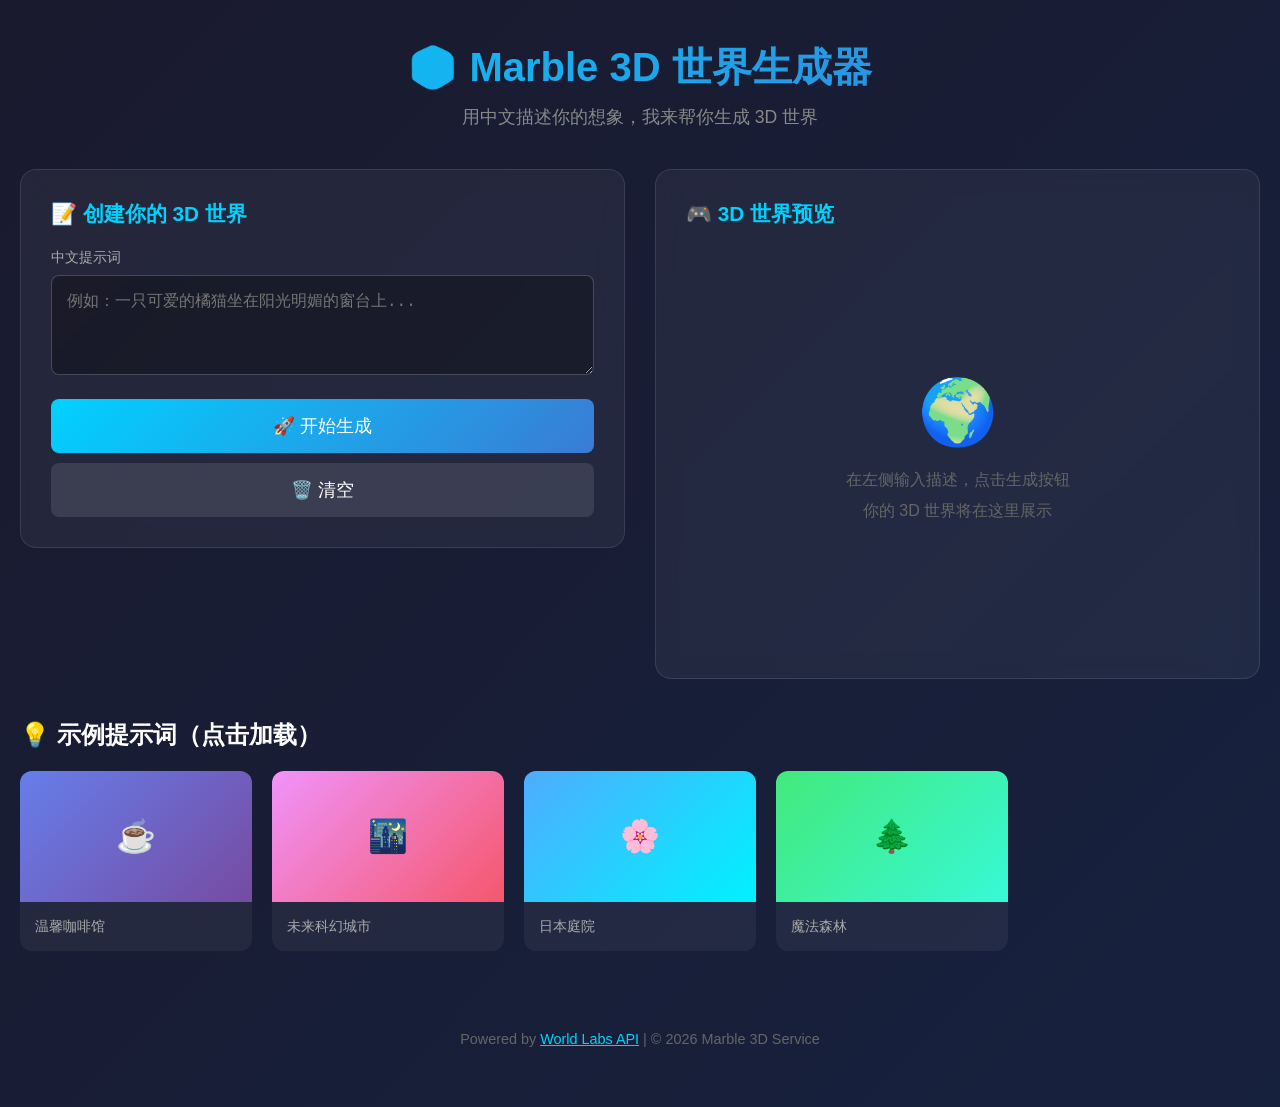
==== backend/static/index.html @ 830ba384 "Update: Marble 3D service - Chinese prompt to 3D world" ====
<!DOCTYPE html>
<html lang="zh-CN">
<head>
    <meta charset="UTF-8">
    <meta name="viewport" content="width=device-width, initial-scale=1.0">
    <title>Marble 3D - 中文提示词转3D世界</title>
    <style>
        * {
            margin: 0;
            padding: 0;
            box-sizing: border-box;
        }
        
        body {
            font-family: -apple-system, BlinkMacSystemFont, 'Segoe UI', Roboto, 'Helvetica Neue', Arial, sans-serif;
            background: linear-gradient(135deg, #1a1a2e 0%, #16213e 100%);
            min-height: 100vh;
            color: #fff;
        }
        
        .container {
            max-width: 1400px;
            margin: 0 auto;
            padding: 40px 20px;
        }
        
        header {
            text-align: center;
            margin-bottom: 40px;
        }
        
        h1 {
            font-size: 2.5rem;
            background: linear-gradient(135deg, #00d2ff 0%, #3a7bd5 100%);
            -webkit-background-clip: text;
            -webkit-text-fill-color: transparent;
            background-clip: text;
            margin-bottom: 10px;
        }
        
        .subtitle {
            color: #888;
            font-size: 1.1rem;
        }
        
        .main-layout {
            display: grid;
            grid-template-columns: 1fr 1fr;
            gap: 30px;
            align-items: start;
        }
        
        @media (max-width: 900px) {
            .main-layout {
                grid-template-columns: 1fr;
            }
        }
        
        .card {
            background: rgba(255, 255, 255, 0.05);
            border-radius: 16px;
            padding: 30px;
            backdrop-filter: blur(10px);
            border: 1px solid rgba(255, 255, 255, 0.1);
        }
        
        .card h2 {
            font-size: 1.3rem;
            margin-bottom: 20px;
            color: #00d2ff;
        }
        
        .form-group {
            margin-bottom: 20px;
        }
        
        label {
            display: block;
            margin-bottom: 8px;
            color: #aaa;
            font-size: 0.9rem;
        }
        
        textarea {
            width: 100%;
            padding: 15px;
            border: 1px solid rgba(255, 255, 255, 0.2);
            border-radius: 8px;
            background: rgba(0, 0, 0, 0.3);
            color: #fff;
            font-size: 1rem;
            resize: vertical;
            min-height: 100px;
        }
        
        textarea:focus {
            outline: none;
            border-color: #00d2ff;
        }
        
        .file-upload {
            border: 2px dashed rgba(255, 255, 255, 0.3);
            border-radius: 8px;
            padding: 30px;
            text-align: center;
            cursor: pointer;
            transition: all 0.3s;
        }
        
        .file-upload:hover {
            border-color: #00d2ff;
            background: rgba(0, 210, 255, 0.1);
        }
        
        .file-upload input {
            display: none;
        }
        
        .preview-image {
            max-width: 100%;
            max-height: 200px;
            border-radius: 8px;
            margin-top: 15px;
            display: none;
        }
        
        .btn {
            background: linear-gradient(135deg, #00d2ff 0%, #3a7bd5 100%);
            color: #fff;
            border: none;
            padding: 15px 40px;
            border-radius: 8px;
            font-size: 1.1rem;
            cursor: pointer;
            width: 100%;
            transition: transform 0.2s, box-shadow 0.2s;
        }
        
        .btn:hover {
            transform: translateY(-2px);
            box-shadow: 0 10px 30px rgba(0, 210, 255, 0.3);
        }
        
        .btn:disabled {
            opacity: 0.5;
            cursor: not-allowed;
            transform: none;
        }
        
        .btn-secondary {
            background: rgba(255, 255, 255, 0.1);
            margin-top: 10px;
        }
        
        .btn-secondary:hover {
            background: rgba(255, 255, 255, 0.2);
        }
        
        /* 结果区域 */
        .result-area {
            min-height: 400px;
        }
        
        .result-placeholder {
            display: flex;
            flex-direction: column;
            align-items: center;
            justify-content: center;
            height: 400px;
            color: #666;
        }
        
        .result-placeholder .icon {
            font-size: 4rem;
            margin-bottom: 20px;
        }
        
        /* 3D 全景预览 */
        .pano-container {
            width: 100%;
            aspect-ratio: 2/1;
            background: #000;
            border-radius: 12px;
            overflow: hidden;
            margin-bottom: 15px;
            position: relative;
        }
        
        .pano-container iframe {
            width: 100%;
            height: 100%;
            border: none;
        }
        
        .pano-container img {
            width: 100%;
            height: 100%;
            object-fit: cover;
        }
        
        /* 缩略图网格 */
        .thumbnails {
            display: grid;
            grid-template-columns: repeat(4, 1fr);
            gap: 10px;
            margin-bottom: 15px;
        }
        
        .thumbnail {
            aspect-ratio: 1;
            background: #000;
            border-radius: 8px;
            overflow: hidden;
            cursor: pointer;
            border: 2px solid transparent;
            transition: all 0.2s;
        }
        
        .thumbnail:hover {
            border-color: #00d2ff;
        }
        
        .thumbnail.active {
            border-color: #00d2ff;
        }
        
        .thumbnail img {
            width: 100%;
            height: 100%;
            object-fit: cover;
        }
        
        /* 操作按钮 */
        .result-actions {
            display: grid;
            grid-template-columns: repeat(2, 1fr);
            gap: 10px;
        }
        
        .result-actions .btn {
            padding: 12px;
            font-size: 0.95rem;
        }
        
        .result-actions .btn-primary {
            background: linear-gradient(135deg, #00ff88 0%, #00b894 100%);
        }
        
        /* 加载状态 */
        .loading-container {
            display: flex;
            flex-direction: column;
            align-items: center;
            justify-content: center;
            height: 400px;
        }
        
        .spinner {
            width: 60px;
            height: 60px;
            border: 4px solid rgba(255, 255, 255, 0.1);
            border-top-color: #00d2ff;
            border-radius: 50%;
            animation: spin 1s linear infinite;
            margin-bottom: 20px;
        }
        
        @keyframes spin {
            to { transform: rotate(360deg); }
        }
        
        .loading-text {
            color: #888;
            font-size: 1.1rem;
        }
        
        .loading-subtext {
            color: #666;
            font-size: 0.9rem;
            margin-top: 10px;
        }
        
        /* 画廊 */
        .gallery {
            margin-top: 40px;
        }
        
        .gallery h2 {
            margin-bottom: 20px;
        }
        
        .gallery-grid {
            display: grid;
            grid-template-columns: repeat(auto-fill, minmax(200px, 1fr));
            gap: 20px;
        }
        
        .gallery-item {
            background: rgba(255, 255, 255, 0.05);
            border-radius: 12px;
            overflow: hidden;
            cursor: pointer;
            transition: transform 0.2s;
        }
        
        .gallery-item:hover {
            transform: translateY(-5px);
        }
        
        .gallery-item .preview {
            aspect-ratio: 16/9;
            display: flex;
            align-items: center;
            justify-content: center;
            font-size: 2rem;
        }
        
        .gallery-item-info {
            padding: 15px;
        }
        
        .gallery-item-info p {
            font-size: 0.9rem;
            color: #aaa;
            white-space: nowrap;
            overflow: hidden;
            text-overflow: ellipsis;
        }
        
        /* Toast */
        .toast {
            position: fixed;
            bottom: 20px;
            right: 20px;
            background: rgba(0, 210, 255, 0.9);
            color: #000;
            padding: 15px 25px;
            border-radius: 8px;
            font-weight: 500;
            transform: translateY(100px);
            opacity: 0;
            transition: all 0.3s;
            z-index: 1000;
        }
        
        .toast.show {
            transform: translateY(0);
            opacity: 1;
        }
        
        .toast.error {
            background: rgba(255, 107, 107, 0.9);
        }
        
        footer {
            text-align: center;
            margin-top: 60px;
            padding: 20px;
            color: #666;
            font-size: 0.9rem;
        }
    </style>
</head>
<body>
    <div class="container">
        <header>
            <h1>🎲 Marble 3D 世界生成器</h1>
            <p class="subtitle">用中文描述你的想象，我来帮你生成 3D 世界</p>
        </header>
        
        <div class="main-layout">
            <!-- 输入区域 -->
            <div class="card">
                <h2>📝 创建你的 3D 世界</h2>
                
                <div class="form-group">
                    <label>中文提示词</label>
                    <textarea id="prompt" placeholder="例如：一只可爱的橘猫坐在阳光明媚的窗台上..."></textarea>
                </div>
                
                <button class="btn" id="generateBtn" onclick="generateWorld()">
                    🚀 开始生成
                </button>
                
                <button class="btn btn-secondary" onclick="clearForm()">
                    🗑️ 清空
                </button>
            </div>
            
            <!-- 结果区域 -->
            <div class="card">
                <h2>🎮 3D 世界预览</h2>
                <div class="result-area" id="resultArea">
                    <div class="result-placeholder">
                        <div class="icon">🌍</div>
                        <p>在左侧输入描述，点击生成按钮</p>
                        <p style="margin-top: 10px;">你的 3D 世界将在这里展示</p>
                    </div>
                </div>
            </div>
        </div>
        
        <!-- 示例画廊 -->
        <div class="gallery">
            <h2>💡 示例提示词（点击加载）</h2>
            <div class="gallery-grid">
                <div class="gallery-item" onclick="loadExample('一个温馨的咖啡馆，柔和的灯光，窗外下雨')">
                    <div class="preview" style="background: linear-gradient(135deg, #667eea 0%, #764ba2 100%);">☕</div>
                    <div class="gallery-item-info"><p>温馨咖啡馆</p></div>
                </div>
                <div class="gallery-item" onclick="loadExample('未来科幻城市，霓虹灯闪烁')">
                    <div class="preview" style="background: linear-gradient(135deg, #f093fb 0%, #f5576c 100%);">🌃</div>
                    <div class="gallery-item-info"><p>未来科幻城市</p></div>
                </div>
                <div class="gallery-item" onclick="loadExample('宁静的日本庭院，樱花盛开')">
                    <div class="preview" style="background: linear-gradient(135deg, #4facfe 0%, #00f2fe 100%);">🌸</div>
                    <div class="gallery-item-info"><p>日本庭院</p></div>
                </div>
                <div class="gallery-item" onclick="loadExample('魔法森林，小精灵在飞舞')">
                    <div class="preview" style="background: linear-gradient(135deg, #43e97b 0%, #38f9d7 100%);">🌲</div>
                    <div class="gallery-item-info"><p>魔法森林</p></div>
                </div>
            </div>
        </div>
        
        <footer>
            <p>Powered by <a href="https://worldlabs.ai" target="_blank" style="color: #00d2ff;">World Labs API</a> | © 2026 Marble 3D Service</p>
        </footer>
    </div>
    
    <div class="toast" id="toast"></div>
    
    <script>
        const API_BASE = window.location.origin + '/api';
        let currentTaskId = null;
        let currentWorldUrl = null;
        let pollInterval = null;
        let checkCount = 0;
        
        function loadExample(text) {
            document.getElementById('prompt').value = text;
            window.scrollTo({ top: 0, behavior: 'smooth' });
        }
        
        function clearForm() {
            document.getElementById('prompt').value = '';
            showPlaceholder();
        }
        
        function showPlaceholder() {
            document.getElementById('resultArea').innerHTML = `
                <div class="result-placeholder">
                    <div class="icon">🌍</div>
                    <p>在左侧输入描述，点击生成按钮</p>
                    <p style="margin-top: 10px;">你的 3D 世界将在这里展示</p>
                </div>
            `;
        }
        
        function showToast(message, isError = false) {
            const toast = document.getElementById('toast');
            toast.textContent = message;
            toast.className = 'toast' + (isError ? ' error' : '');
            toast.classList.add('show');
            setTimeout(() => toast.classList.remove('show'), 4000);
        }
        
        function showLoading() {
            document.getElementById('resultArea').innerHTML = `
                <div class="loading-container">
                    <div class="spinner"></div>
                    <div class="loading-text">正在生成你的 3D 世界...</div>
                    <div class="loading-subtext">预计需要 30 秒 ~ 5 分钟</div>
                </div>
            `;
        }
        
        function showResult(data) {
            console.log('Result data:', data);  // 调试用
            
            const area = document.getElementById('resultArea');
            currentWorldUrl = data.world_url || data.pano_url;
            
            // 获取预览图 URL（多个字段兼容）
            const previewUrl = data.preview_url || data.thumbnail_url || data.pano_url;
            
            let thumbnailHtml = '';
            if (previewUrl) {
                thumbnailHtml = `<img src="${previewUrl}" alt="Preview" style="width:100%;height:100%;object-fit:cover;" onerror="this.style.display='none'">`;
            }
            
            let actionButtons = '';
            if (data.world_url) {
                actionButtons += `<button class="btn btn-primary" onclick="window.open('${data.world_url}', '_blank')">
                    🌐 在 Marble 中打开
                </button>`;
            }
            if (data.pano_url) {
                actionButtons += `<button class="btn btn-secondary" onclick="window.open('${data.pano_url}', '_blank')">
                    🖼️ 查看全景图
                </button>`;
            }
            if (data.spz_full || data.spz_500k || data.mesh_url) {
                const downloadUrl = data.spz_full || data.spz_500k || data.mesh_url;
                actionButtons += `<button class="btn btn-secondary" onclick="window.open('${downloadUrl}', '_blank')">
                    ⬇️ 下载 3D 模型
                </button>`;
            }
            actionButtons += `<button class="btn btn-secondary" onclick="copyLink()">
                📋 复制链接
            </button>`;
            
            area.innerHTML = `
                <div class="pano-container" style="background:#000;">
                    ${thumbnailHtml || '<div style="display:flex;align-items:center;justify-content:center;height:100%;color:#666;">生成中...</div>'}
                </div>
                
                <div style="margin-top:15px;padding:10px;background:rgba(255,255,255,0.05);border-radius:8px;">
                    <p style="color:#aaa;font-size:0.9rem;margin-bottom:10px;">${data.caption || '3D 世界已生成'}</p>
                </div>
                
                <div class="result-actions" style="margin-top:15px;">
                    ${actionButtons}
                </div>
            `;
        }
        
        function showError(message) {
            document.getElementById('resultArea').innerHTML = `
                <div class="result-placeholder" style="color: #ff6b6b;">
                    <div class="icon">❌</div>
                    <p>生成失败</p>
                    <p style="margin-top: 10px; font-size: 0.9rem;">${message}</p>
                </div>
            `;
        }
        
        function copyLink() {
            if (currentWorldUrl) {
                navigator.clipboard.writeText(currentWorldUrl).then(() => {
                    showToast('链接已复制到剪贴板');
                });
            }
        }
        
        async function generateWorld() {
            const prompt = document.getElementById('prompt').value.trim();
            
            if (!prompt) {
                showToast('请输入提示词', true);
                return;
            }
            
            const btn = document.getElementById('generateBtn');
            btn.disabled = true;
            btn.textContent = '⏳ 生成中...';
            
            showLoading();
            checkCount = 0;
            
            try {
                const response = await fetch(`${API_BASE}/create`, {
                    method: 'POST',
                    headers: {'Content-Type': 'application/json'},
                    body: JSON.stringify({prompt: prompt})
                });
                
                const data = await response.json();
                
                if (data.success) {
                    if (data.status === 'completed' && data.result) {
                        showResult(data.result);
                        showToast('🎉 生成完成！');
                    } else {
                        currentTaskId = data.task_id;
                        startPolling();
                    }
                } else {
                    throw new Error(data.error || '未知错误');
                }
            } catch (error) {
                showError(error.message);
                showToast('生成失败: ' + error.message, true);
            } finally {
                btn.disabled = false;
                btn.textContent = '🚀 开始生成';
            }
        }
        
        function startPolling() {
            if (pollInterval) clearInterval(pollInterval);
            
            pollInterval = setInterval(async () => {
                checkCount++;
                
                try {
                    const response = await fetch(`${API_BASE}/task/${currentTaskId}`);
                    const data = await response.json();
                    
                    if (data.success) {
                        if (data.status === 'completed') {
                            clearInterval(pollInterval);
                            showResult(data.result);
                            showToast('🎉 生成完成！');
                        } else if (checkCount > 60) {
                            // 超时 3 分钟
                            clearInterval(pollInterval);
                            showError('生成超时，请稍后重试');
                        } else {
                            // 继续等待
                            const progress = data.progress || '生成中...';
                            document.getElementById('resultArea').innerHTML = `
                                <div class="loading-container">
                                    <div class="spinner"></div>
                                    <div class="loading-text">${progress}</div>
                                    <div class="loading-subtext">已等待 ${checkCount * 3} 秒...</div>
                                </div>
                            `;
                        }
                    } else {
                        clearInterval(pollInterval);
                        showError(data.error || '获取状态失败');
                    }
                } catch (error) {
                    console.error('Poll error:', error);
                }
            }, 3000);
        }
        
        window.addEventListener('beforeunload', () => {
            if (pollInterval) clearInterval(pollInterval);
        });
    </script>
</body>
</html>
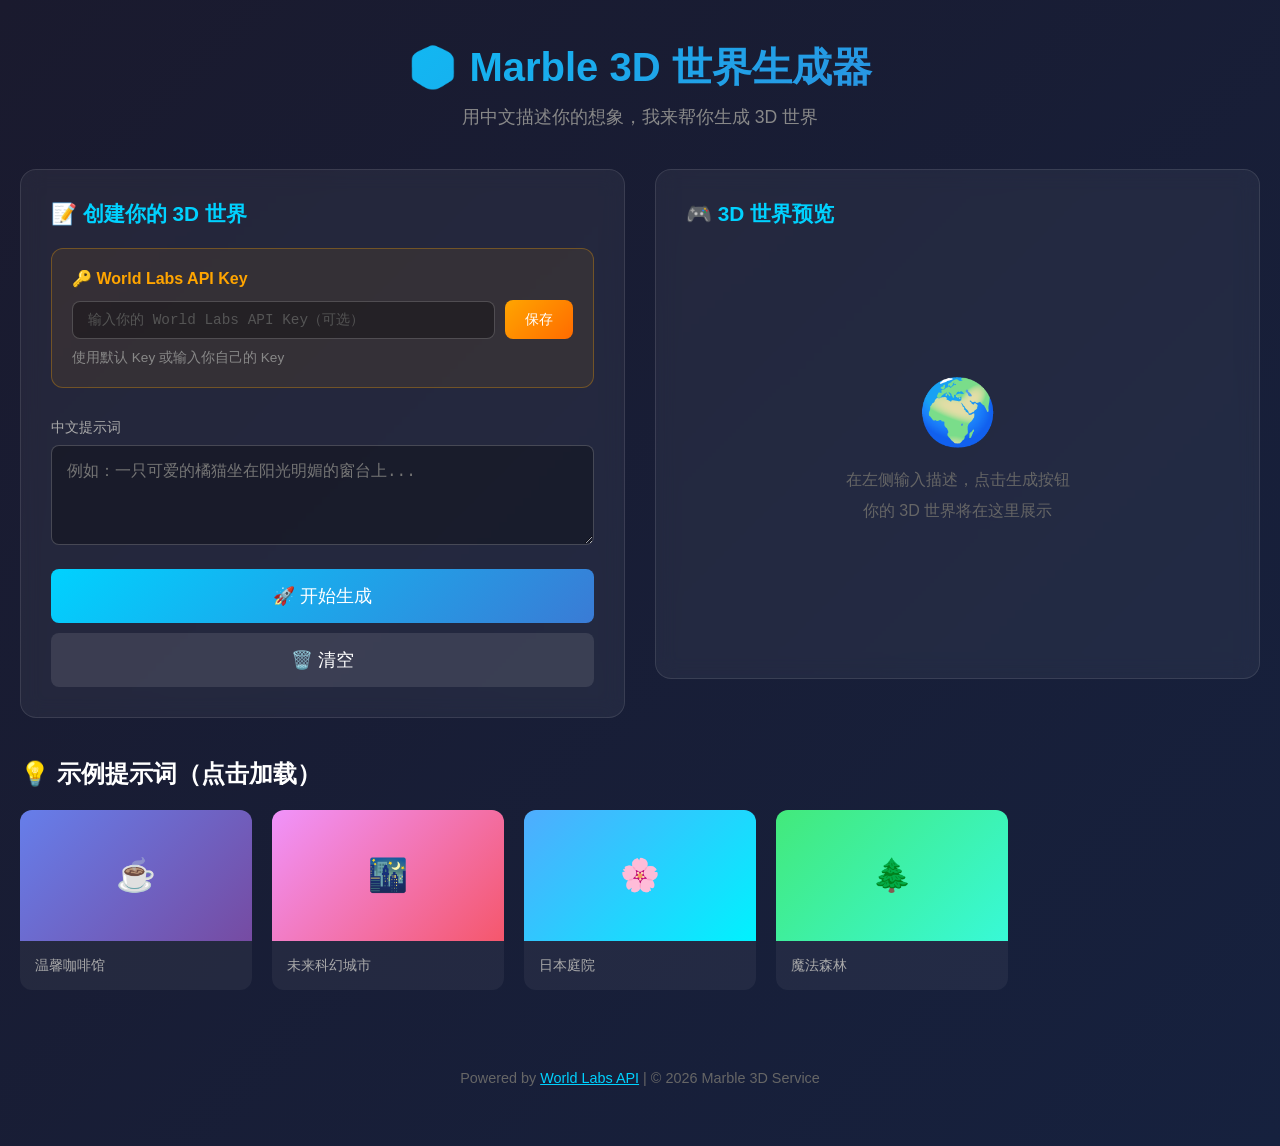
==== commit c99d8571: "v1.01: 添加用户自定义 API Key 功能" ====
--- a/backend/static/index.html
+++ b/backend/static/index.html
@@ -327,6 +327,72 @@
             text-overflow: ellipsis;
         }
         
+        /* API Key 设置面板 */
+        .api-settings {
+            background: rgba(255, 165, 0, 0.08);
+            border: 1px solid rgba(255, 165, 0, 0.3);
+            border-radius: 12px;
+            padding: 20px;
+            margin-bottom: 30px;
+        }
+        
+        .api-settings h3 {
+            color: #ffa500;
+            font-size: 1rem;
+            margin-bottom: 12px;
+        }
+        
+        .api-key-row {
+            display: flex;
+            gap: 10px;
+            align-items: center;
+        }
+        
+        .api-key-input {
+            flex: 1;
+            padding: 10px 15px;
+            border: 1px solid rgba(255, 255, 255, 0.2);
+            border-radius: 8px;
+            background: rgba(0, 0, 0, 0.3);
+            color: #fff;
+            font-size: 0.9rem;
+            font-family: monospace;
+        }
+        
+        .api-key-input:focus {
+            outline: none;
+            border-color: #ffa500;
+        }
+        
+        .api-key-input::placeholder {
+            color: #555;
+        }
+        
+        .btn-save-key {
+            background: linear-gradient(135deg, #ffa500 0%, #ff6b00 100%);
+            color: #fff;
+            border: none;
+            padding: 10px 20px;
+            border-radius: 8px;
+            font-size: 0.9rem;
+            cursor: pointer;
+            white-space: nowrap;
+            transition: transform 0.2s;
+        }
+        
+        .btn-save-key:hover {
+            transform: translateY(-1px);
+        }
+        
+        .api-status {
+            margin-top: 10px;
+            font-size: 0.85rem;
+            color: #888;
+        }
+        
+        .api-status.ok { color: #00ff88; }
+        .api-status.error { color: #ff6b6b; }
+
         /* Toast */
         .toast {
             position: fixed;
@@ -373,6 +439,16 @@
             <div class="card">
                 <h2>📝 创建你的 3D 世界</h2>
                 
+                <!-- API Key 设置 -->
+                <div class="api-settings">
+                    <h3>🔑 World Labs API Key</h3>
+                    <div class="api-key-row">
+                        <input type="password" id="apiKeyInput" class="api-key-input" placeholder="输入你的 World Labs API Key（可选）">
+                        <button class="btn-save-key" onclick="saveApiKey()">保存</button>
+                    </div>
+                    <div class="api-status" id="apiStatus">使用默认 Key 或输入你自己的 Key</div>
+                </div>
+                
                 <div class="form-group">
                     <label>中文提示词</label>
                     <textarea id="prompt" placeholder="例如：一只可爱的橘猫坐在阳光明媚的窗台上..."></textarea>
@@ -436,6 +512,37 @@
         let currentWorldUrl = null;
         let pollInterval = null;
         let checkCount = 0;
+        let userApiKey = localStorage.getItem('worldlabs_api_key') || '';
+        
+        // 页面加载时恢复 API Key
+        document.addEventListener('DOMContentLoaded', function() {
+            const savedKey = localStorage.getItem('worldlabs_api_key');
+            if (savedKey) {
+                document.getElementById('apiKeyInput').value = savedKey;
+                document.getElementById('apiStatus').textContent = '✓ 已保存你的 API Key';
+                document.getElementById('apiStatus').className = 'api-status ok';
+                userApiKey = savedKey;
+            }
+        });
+        
+        function saveApiKey() {
+            const key = document.getElementById('apiKeyInput').value.trim();
+            const statusEl = document.getElementById('apiStatus');
+            
+            if (key) {
+                localStorage.setItem('worldlabs_api_key', key);
+                userApiKey = key;
+                statusEl.textContent = '✓ 已保存你的 API Key';
+                statusEl.className = 'api-status ok';
+                showToast('API Key 已保存');
+            } else {
+                localStorage.removeItem('worldlabs_api_key');
+                userApiKey = '';
+                statusEl.textContent = '使用默认 Key 或输入你自己的 Key';
+                statusEl.className = 'api-status';
+                showToast('已清除自定义 API Key');
+            }
+        }
         
         function loadExample(text) {
             document.getElementById('prompt').value = text;
@@ -559,10 +666,15 @@
             checkCount = 0;
             
             try {
+                const requestBody = {prompt: prompt};
+                if (userApiKey) {
+                    requestBody.api_key = userApiKey;
+                }
+                
                 const response = await fetch(`${API_BASE}/create`, {
                     method: 'POST',
                     headers: {'Content-Type': 'application/json'},
-                    body: JSON.stringify({prompt: prompt})
+                    body: JSON.stringify(requestBody)
                 });
                 
                 const data = await response.json();
@@ -594,7 +706,12 @@
                 checkCount++;
                 
                 try {
-                    const response = await fetch(`${API_BASE}/task/${currentTaskId}`);
+                    let url = `${API_BASE}/task/${currentTaskId}`;
+                    if (userApiKey) {
+                        url += `?api_key=${encodeURIComponent(userApiKey)}`;
+                    }
+                    
+                    const response = await fetch(url);
                     const data = await response.json();
                     
                     if (data.success) {
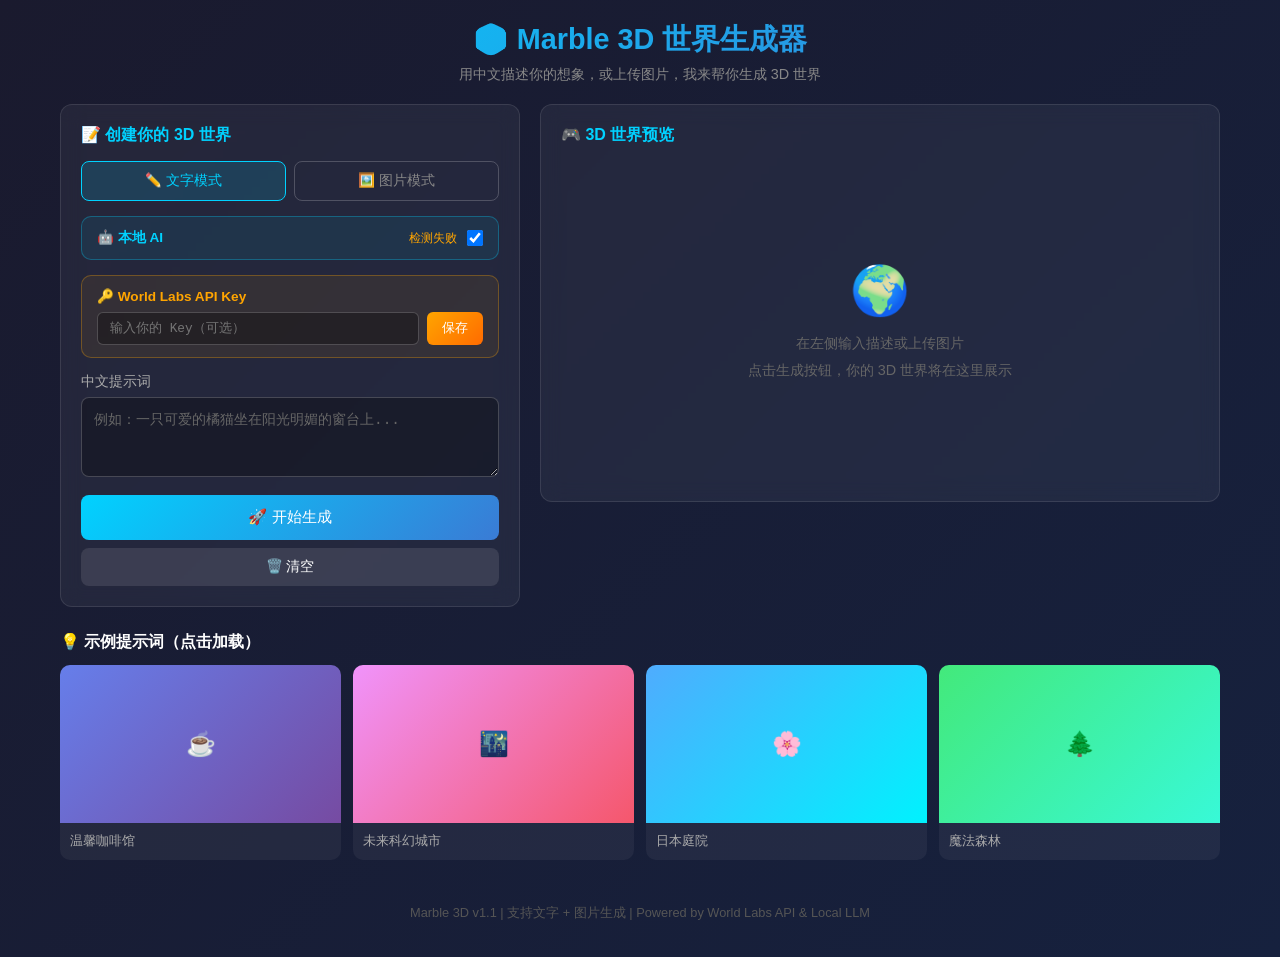
==== commit 72a210a1: "feat: 支持本地图片上传生成3D世界 - 后端: /api/create 支持 multipart/form-data 上传图片 - 后端: /api/upload-image 独立图片上传接口 " ====
--- a/backend/static/index.html
+++ b/backend/static/index.html
@@ -10,420 +10,526 @@
             padding: 0;
             box-sizing: border-box;
         }
-        
+
         body {
             font-family: -apple-system, BlinkMacSystemFont, 'Segoe UI', Roboto, 'Helvetica Neue', Arial, sans-serif;
             background: linear-gradient(135deg, #1a1a2e 0%, #16213e 100%);
             min-height: 100vh;
             color: #fff;
-        }
-        
+            font-size: 14px;
+        }
+
         .container {
-            max-width: 1400px;
+            max-width: 1200px;
             margin: 0 auto;
-            padding: 40px 20px;
-        }
-        
+            padding: 20px;
+        }
+
         header {
             text-align: center;
-            margin-bottom: 40px;
-        }
-        
+            margin-bottom: 20px;
+        }
+
         h1 {
-            font-size: 2.5rem;
+            font-size: 1.8rem;
             background: linear-gradient(135deg, #00d2ff 0%, #3a7bd5 100%);
             -webkit-background-clip: text;
             -webkit-text-fill-color: transparent;
             background-clip: text;
-            margin-bottom: 10px;
-        }
-        
+            margin-bottom: 5px;
+        }
+
         .subtitle {
             color: #888;
-            font-size: 1.1rem;
-        }
-        
+            font-size: 0.9rem;
+        }
+
+        /* 两栏布局 */
         .main-layout {
             display: grid;
-            grid-template-columns: 1fr 1fr;
-            gap: 30px;
+            grid-template-columns: 460px 1fr;
+            gap: 20px;
             align-items: start;
         }
-        
-        @media (max-width: 900px) {
+
+        @media (max-width: 1000px) {
             .main-layout {
                 grid-template-columns: 1fr;
             }
         }
-        
+
         .card {
             background: rgba(255, 255, 255, 0.05);
-            border-radius: 16px;
-            padding: 30px;
+            border-radius: 12px;
+            padding: 20px;
             backdrop-filter: blur(10px);
             border: 1px solid rgba(255, 255, 255, 0.1);
         }
-        
+
         .card h2 {
-            font-size: 1.3rem;
-            margin-bottom: 20px;
+            font-size: 1rem;
+            margin-bottom: 15px;
             color: #00d2ff;
         }
-        
+
+        /* 模式切换 */
+        .mode-tabs {
+            display: flex;
+            gap: 8px;
+            margin-bottom: 15px;
+        }
+
+        .mode-tab {
+            flex: 1;
+            padding: 10px;
+            border: 1px solid rgba(255, 255, 255, 0.2);
+            border-radius: 8px;
+            background: transparent;
+            color: #888;
+            font-size: 0.85rem;
+            cursor: pointer;
+            transition: all 0.2s;
+            display: flex;
+            align-items: center;
+            justify-content: center;
+            gap: 6px;
+        }
+
+        .mode-tab:hover {
+            border-color: #00d2ff;
+            color: #00d2ff;
+        }
+
+        .mode-tab.active {
+            background: rgba(0, 210, 255, 0.15);
+            border-color: #00d2ff;
+            color: #00d2ff;
+        }
+
+        /* LLM 状态面板 */
+        .llm-settings {
+            background: rgba(0, 210, 255, 0.08);
+            border: 1px solid rgba(0, 210, 255, 0.3);
+            border-radius: 10px;
+            padding: 12px 15px;
+            margin-bottom: 15px;
+            display: flex;
+            justify-content: space-between;
+            align-items: center;
+        }
+
+        .llm-settings h3 {
+            color: #00d2ff;
+            font-size: 0.85rem;
+            margin: 0;
+        }
+
+        .llm-status-row {
+            display: flex;
+            align-items: center;
+            gap: 10px;
+        }
+
+        .api-status {
+            font-size: 0.75rem;
+            color: #888;
+        }
+
+        .api-status.ok { color: #00ff88; }
+        .api-status.error { color: #ffa500; }
+
+        /* API Key 面板 */
+        .api-settings {
+            background: rgba(255, 165, 0, 0.08);
+            border: 1px solid rgba(255, 165, 0, 0.3);
+            border-radius: 10px;
+            padding: 12px 15px;
+            margin-bottom: 15px;
+        }
+
+        .api-settings h3 {
+            color: #ffa500;
+            font-size: 0.85rem;
+            margin-bottom: 8px;
+        }
+
+        .api-key-row {
+            display: flex;
+            gap: 8px;
+            align-items: center;
+        }
+
+        .api-key-input {
+            flex: 1;
+            padding: 8px 12px;
+            border: 1px solid rgba(255, 255, 255, 0.2);
+            border-radius: 6px;
+            background: rgba(0, 0, 0, 0.3);
+            color: #fff;
+            font-size: 0.8rem;
+            font-family: monospace;
+        }
+
+        .api-key-input:focus {
+            outline: none;
+            border-color: #ffa500;
+        }
+
+        .btn-save-key {
+            background: linear-gradient(135deg, #ffa500 0%, #ff6b00 100%);
+            color: #fff;
+            border: none;
+            padding: 8px 15px;
+            border-radius: 6px;
+            font-size: 0.8rem;
+            cursor: pointer;
+            white-space: nowrap;
+        }
+
         .form-group {
-            margin-bottom: 20px;
-        }
-        
+            margin-bottom: 15px;
+        }
+
         label {
             display: block;
-            margin-bottom: 8px;
+            margin-bottom: 6px;
             color: #aaa;
-            font-size: 0.9rem;
-        }
-        
+            font-size: 0.85rem;
+        }
+
         textarea {
             width: 100%;
-            padding: 15px;
+            padding: 12px;
             border: 1px solid rgba(255, 255, 255, 0.2);
             border-radius: 8px;
             background: rgba(0, 0, 0, 0.3);
             color: #fff;
-            font-size: 1rem;
+            font-size: 0.9rem;
             resize: vertical;
-            min-height: 100px;
-        }
-        
+            min-height: 80px;
+        }
+
         textarea:focus {
             outline: none;
             border-color: #00d2ff;
         }
-        
-        .file-upload {
-            border: 2px dashed rgba(255, 255, 255, 0.3);
-            border-radius: 8px;
-            padding: 30px;
+
+        textarea::placeholder {
+            color: #666;
+        }
+
+        /* 图片上传区域 */
+        .image-upload-area {
+            border: 2px dashed rgba(255, 255, 255, 0.2);
+            border-radius: 10px;
+            padding: 20px;
             text-align: center;
             cursor: pointer;
             transition: all 0.3s;
-        }
-        
-        .file-upload:hover {
+            position: relative;
+            margin-bottom: 12px;
+        }
+
+        .image-upload-area:hover,
+        .image-upload-area.drag-over {
             border-color: #00d2ff;
+            background: rgba(0, 210, 255, 0.05);
+        }
+
+        .image-upload-area input[type="file"] {
+            position: absolute;
+            inset: 0;
+            opacity: 0;
+            cursor: pointer;
+            width: 100%;
+            height: 100%;
+        }
+
+        .upload-icon {
+            font-size: 2rem;
+            margin-bottom: 8px;
+        }
+
+        .upload-hint {
+            color: #666;
+            font-size: 0.8rem;
+        }
+
+        .upload-hint span {
+            color: #00d2ff;
+        }
+
+        /* 图片预览 */
+        #imagePreviewBox {
+            display: none;
+            position: relative;
+            margin-bottom: 12px;
+        }
+
+        #imagePreviewBox img {
+            width: 100%;
+            max-height: 200px;
+            object-fit: contain;
+            border-radius: 8px;
+            background: #000;
+        }
+
+        .remove-image-btn {
+            position: absolute;
+            top: 8px;
+            right: 8px;
+            background: rgba(255, 0, 0, 0.8);
+            color: #fff;
+            border: none;
+            border-radius: 50%;
+            width: 28px;
+            height: 28px;
+            cursor: pointer;
+            font-size: 1rem;
+            line-height: 28px;
+        }
+
+        /* 优化后提示词 */
+        #enhancedPromptBox {
+            margin-bottom: 15px;
+            padding: 10px 12px;
             background: rgba(0, 210, 255, 0.1);
-        }
-        
-        .file-upload input {
-            display: none;
-        }
-        
-        .preview-image {
-            max-width: 100%;
-            max-height: 200px;
             border-radius: 8px;
-            margin-top: 15px;
-            display: none;
-        }
-        
+            border: 1px solid rgba(0, 210, 255, 0.2);
+        }
+
+        #enhancedPromptBox > div:first-child {
+            font-size: 0.75rem;
+            color: #00d2ff;
+            margin-bottom: 4px;
+        }
+
+        #enhancedPromptText {
+            font-size: 0.8rem;
+            color: #ccc;
+            line-height: 1.4;
+        }
+
         .btn {
             background: linear-gradient(135deg, #00d2ff 0%, #3a7bd5 100%);
             color: #fff;
             border: none;
-            padding: 15px 40px;
+            padding: 12px 30px;
             border-radius: 8px;
-            font-size: 1.1rem;
+            font-size: 0.95rem;
             cursor: pointer;
             width: 100%;
             transition: transform 0.2s, box-shadow 0.2s;
         }
-        
+
         .btn:hover {
-            transform: translateY(-2px);
-            box-shadow: 0 10px 30px rgba(0, 210, 255, 0.3);
-        }
-        
+            transform: translateY(-1px);
+            box-shadow: 0 8px 20px rgba(0, 210, 255, 0.3);
+        }
+
         .btn:disabled {
             opacity: 0.5;
             cursor: not-allowed;
             transform: none;
         }
-        
+
         .btn-secondary {
             background: rgba(255, 255, 255, 0.1);
-            margin-top: 10px;
-        }
-        
-        .btn-secondary:hover {
-            background: rgba(255, 255, 255, 0.2);
-        }
-        
+            margin-top: 8px;
+            padding: 10px 20px;
+            font-size: 0.85rem;
+        }
+
         /* 结果区域 */
         .result-area {
-            min-height: 400px;
-        }
-        
+            min-height: 320px;
+        }
+
         .result-placeholder {
             display: flex;
             flex-direction: column;
             align-items: center;
             justify-content: center;
-            height: 400px;
+            height: 320px;
             color: #666;
         }
-        
+
         .result-placeholder .icon {
-            font-size: 4rem;
-            margin-bottom: 20px;
-        }
-        
+            font-size: 3rem;
+            margin-bottom: 15px;
+        }
+
+        .result-placeholder p {
+            font-size: 0.9rem;
+        }
+
         /* 3D 全景预览 */
         .pano-container {
             width: 100%;
             aspect-ratio: 2/1;
             background: #000;
-            border-radius: 12px;
+            border-radius: 10px;
             overflow: hidden;
-            margin-bottom: 15px;
-            position: relative;
-        }
-        
-        .pano-container iframe {
+            margin-bottom: 12px;
+            display: flex;
+            align-items: center;
+            justify-content: center;
+        }
+
+        .pano-container iframe,
+        .pano-container img {
             width: 100%;
             height: 100%;
             border: none;
-        }
-        
-        .pano-container img {
-            width: 100%;
-            height: 100%;
             object-fit: cover;
         }
-        
-        /* 缩略图网格 */
-        .thumbnails {
-            display: grid;
-            grid-template-columns: repeat(4, 1fr);
-            gap: 10px;
-            margin-bottom: 15px;
-        }
-        
-        .thumbnail {
-            aspect-ratio: 1;
-            background: #000;
-            border-radius: 8px;
-            overflow: hidden;
-            cursor: pointer;
-            border: 2px solid transparent;
-            transition: all 0.2s;
-        }
-        
-        .thumbnail:hover {
-            border-color: #00d2ff;
-        }
-        
-        .thumbnail.active {
-            border-color: #00d2ff;
-        }
-        
-        .thumbnail img {
-            width: 100%;
-            height: 100%;
-            object-fit: cover;
-        }
-        
+
         /* 操作按钮 */
         .result-actions {
             display: grid;
             grid-template-columns: repeat(2, 1fr);
-            gap: 10px;
-        }
-        
+            gap: 8px;
+        }
+
         .result-actions .btn {
-            padding: 12px;
-            font-size: 0.95rem;
-        }
-        
+            padding: 10px;
+            font-size: 0.85rem;
+        }
+
         .result-actions .btn-primary {
             background: linear-gradient(135deg, #00ff88 0%, #00b894 100%);
         }
-        
+
         /* 加载状态 */
         .loading-container {
             display: flex;
             flex-direction: column;
             align-items: center;
             justify-content: center;
-            height: 400px;
-        }
-        
+            height: 320px;
+        }
+
         .spinner {
-            width: 60px;
-            height: 60px;
-            border: 4px solid rgba(255, 255, 255, 0.1);
+            width: 50px;
+            height: 50px;
+            border: 3px solid rgba(255, 255, 255, 0.1);
             border-top-color: #00d2ff;
             border-radius: 50%;
             animation: spin 1s linear infinite;
-            margin-bottom: 20px;
-        }
-        
+            margin-bottom: 15px;
+        }
+
         @keyframes spin {
             to { transform: rotate(360deg); }
         }
-        
+
         .loading-text {
             color: #888;
-            font-size: 1.1rem;
-        }
-        
+            font-size: 1rem;
+        }
+
         .loading-subtext {
             color: #666;
-            font-size: 0.9rem;
-            margin-top: 10px;
-        }
-        
-        /* 画廊 */
+            font-size: 0.8rem;
+            margin-top: 8px;
+        }
+
+        /* 示例画廊 */
         .gallery {
-            margin-top: 40px;
-        }
-        
+            margin-top: 25px;
+        }
+
         .gallery h2 {
-            margin-bottom: 20px;
-        }
-        
+            font-size: 1rem;
+            margin-bottom: 12px;
+        }
+
         .gallery-grid {
             display: grid;
-            grid-template-columns: repeat(auto-fill, minmax(200px, 1fr));
-            gap: 20px;
-        }
-        
+            grid-template-columns: repeat(4, 1fr);
+            gap: 12px;
+        }
+
+        @media (max-width: 1000px) {
+            .gallery-grid {
+                grid-template-columns: repeat(2, 1fr);
+            }
+        }
+
         .gallery-item {
             background: rgba(255, 255, 255, 0.05);
-            border-radius: 12px;
+            border-radius: 10px;
             overflow: hidden;
             cursor: pointer;
             transition: transform 0.2s;
         }
-        
+
         .gallery-item:hover {
-            transform: translateY(-5px);
-        }
-        
+            transform: translateY(-3px);
+        }
+
         .gallery-item .preview {
             aspect-ratio: 16/9;
             display: flex;
             align-items: center;
             justify-content: center;
-            font-size: 2rem;
-        }
-        
+            font-size: 1.5rem;
+        }
+
         .gallery-item-info {
-            padding: 15px;
-        }
-        
+            padding: 10px;
+        }
+
         .gallery-item-info p {
-            font-size: 0.9rem;
+            font-size: 0.8rem;
             color: #aaa;
             white-space: nowrap;
             overflow: hidden;
             text-overflow: ellipsis;
         }
-        
-        /* API Key 设置面板 */
-        .api-settings {
-            background: rgba(255, 165, 0, 0.08);
-            border: 1px solid rgba(255, 165, 0, 0.3);
-            border-radius: 12px;
-            padding: 20px;
-            margin-bottom: 30px;
-        }
-        
-        .api-settings h3 {
-            color: #ffa500;
-            font-size: 1rem;
-            margin-bottom: 12px;
-        }
-        
-        .api-key-row {
-            display: flex;
-            gap: 10px;
-            align-items: center;
-        }
-        
-        .api-key-input {
-            flex: 1;
-            padding: 10px 15px;
-            border: 1px solid rgba(255, 255, 255, 0.2);
-            border-radius: 8px;
-            background: rgba(0, 0, 0, 0.3);
-            color: #fff;
-            font-size: 0.9rem;
-            font-family: monospace;
-        }
-        
-        .api-key-input:focus {
-            outline: none;
-            border-color: #ffa500;
-        }
-        
-        .api-key-input::placeholder {
-            color: #555;
-        }
-        
-        .btn-save-key {
-            background: linear-gradient(135deg, #ffa500 0%, #ff6b00 100%);
-            color: #fff;
-            border: none;
-            padding: 10px 20px;
-            border-radius: 8px;
-            font-size: 0.9rem;
-            cursor: pointer;
-            white-space: nowrap;
-            transition: transform 0.2s;
-        }
-        
-        .btn-save-key:hover {
-            transform: translateY(-1px);
-        }
-        
-        .api-status {
-            margin-top: 10px;
-            font-size: 0.85rem;
-            color: #888;
-        }
-        
-        .api-status.ok { color: #00ff88; }
-        .api-status.error { color: #ff6b6b; }
 
         /* Toast */
         .toast {
             position: fixed;
             bottom: 20px;
             right: 20px;
-            background: rgba(0, 210, 255, 0.9);
+            background: rgba(0, 210, 255, 0.95);
             color: #000;
-            padding: 15px 25px;
+            padding: 12px 20px;
             border-radius: 8px;
             font-weight: 500;
+            font-size: 0.9rem;
             transform: translateY(100px);
             opacity: 0;
             transition: all 0.3s;
             z-index: 1000;
         }
-        
+
         .toast.show {
             transform: translateY(0);
             opacity: 1;
         }
-        
+
         .toast.error {
-            background: rgba(255, 107, 107, 0.9);
-        }
-        
+            background: rgba(255, 107, 107, 0.95);
+            color: #fff;
+        }
+
         footer {
             text-align: center;
-            margin-top: 60px;
-            padding: 20px;
-            color: #666;
-            font-size: 0.9rem;
+            margin-top: 30px;
+            padding: 15px;
+            color: #555;
+            font-size: 0.8rem;
+        }
+
+        /* 模式内容区 */
+        .mode-content {
+            display: none;
+        }
+
+        .mode-content.active {
+            display: block;
         }
     </style>
 </head>
@@ -431,51 +537,101 @@
     <div class="container">
         <header>
             <h1>🎲 Marble 3D 世界生成器</h1>
-            <p class="subtitle">用中文描述你的想象，我来帮你生成 3D 世界</p>
+            <p class="subtitle">用中文描述你的想象，或上传图片，我来帮你生成 3D 世界</p>
         </header>
-        
+
         <div class="main-layout">
             <!-- 输入区域 -->
             <div class="card">
                 <h2>📝 创建你的 3D 世界</h2>
-                
+
+                <!-- 模式切换 -->
+                <div class="mode-tabs">
+                    <button class="mode-tab active" id="tabText" onclick="switchMode('text')">
+                        ✏️ 文字模式
+                    </button>
+                    <button class="mode-tab" id="tabImage" onclick="switchMode('image')">
+                        🖼️ 图片模式
+                    </button>
+                </div>
+
+                <!-- LLM 状态 -->
+                <div class="llm-settings">
+                    <h3>🤖 本地 AI</h3>
+                    <div class="llm-status-row">
+                        <span class="api-status" id="llmStatus">检测中...</span>
+                        <input type="checkbox" id="useLlmToggle" checked onchange="toggleLlm()" style="width: 16px; height: 16px; cursor: pointer;">
+                    </div>
+                </div>
+
                 <!-- API Key 设置 -->
                 <div class="api-settings">
                     <h3>🔑 World Labs API Key</h3>
                     <div class="api-key-row">
-                        <input type="password" id="apiKeyInput" class="api-key-input" placeholder="输入你的 World Labs API Key（可选）">
+                        <input type="password" id="apiKeyInput" class="api-key-input" placeholder="输入你的 Key（可选）">
                         <button class="btn-save-key" onclick="saveApiKey()">保存</button>
                     </div>
-                    <div class="api-status" id="apiStatus">使用默认 Key 或输入你自己的 Key</div>
-                </div>
-                
-                <div class="form-group">
-                    <label>中文提示词</label>
-                    <textarea id="prompt" placeholder="例如：一只可爱的橘猫坐在阳光明媚的窗台上..."></textarea>
-                </div>
-                
+                </div>
+
+                <!-- ===== 文字模式 ===== -->
+                <div class="mode-content active" id="modeText">
+                    <div class="form-group">
+                        <label>中文提示词</label>
+                        <textarea id="prompt" placeholder="例如：一只可爱的橘猫坐在阳光明媚的窗台上..."></textarea>
+                    </div>
+
+                    <!-- 优化后的提示词显示 -->
+                    <div id="enhancedPromptBox" style="display:none;">
+                        <div>🤖 AI 优化后的提示词</div>
+                        <div id="enhancedPromptText"></div>
+                    </div>
+                </div>
+
+                <!-- ===== 图片模式 ===== -->
+                <div class="mode-content" id="modeImage">
+                    <div class="image-upload-area" id="uploadArea">
+                        <input type="file" id="imageInput" accept="image/*">
+                        <div class="upload-icon">📷</div>
+                        <div class="upload-hint">
+                            点击或拖拽上传图片<br>
+                            <span>支持 JPG / PNG / WEBP，最大 10MB</span>
+                        </div>
+                    </div>
+
+                    <!-- 图片预览 -->
+                    <div id="imagePreviewBox">
+                        <img id="previewImg" alt="预览">
+                        <button class="remove-image-btn" onclick="removeImage()">×</button>
+                    </div>
+
+                    <div class="form-group">
+                        <label>补充描述（可选）</label>
+                        <textarea id="imagePrompt" placeholder="描述你想要的世界，如：添加下雨效果，更温暖的色调..."></textarea>
+                    </div>
+                </div>
+
                 <button class="btn" id="generateBtn" onclick="generateWorld()">
                     🚀 开始生成
                 </button>
-                
+
                 <button class="btn btn-secondary" onclick="clearForm()">
                     🗑️ 清空
                 </button>
             </div>
-            
+
             <!-- 结果区域 -->
             <div class="card">
                 <h2>🎮 3D 世界预览</h2>
                 <div class="result-area" id="resultArea">
                     <div class="result-placeholder">
                         <div class="icon">🌍</div>
-                        <p>在左侧输入描述，点击生成按钮</p>
-                        <p style="margin-top: 10px;">你的 3D 世界将在这里展示</p>
+                        <p>在左侧输入描述或上传图片</p>
+                        <p style="margin-top: 8px;">点击生成按钮，你的 3D 世界将在这里展示</p>
                     </div>
                 </div>
             </div>
         </div>
-        
+
         <!-- 示例画廊 -->
         <div class="gallery">
             <h2>💡 示例提示词（点击加载）</h2>
@@ -498,80 +654,179 @@
                 </div>
             </div>
         </div>
-        
+
         <footer>
-            <p>Powered by <a href="https://worldlabs.ai" target="_blank" style="color: #00d2ff;">World Labs API</a> | © 2026 Marble 3D Service</p>
+            <p>Marble 3D v1.1 | 支持文字 + 图片生成 | Powered by World Labs API & Local LLM</p>
         </footer>
     </div>
-    
+
     <div class="toast" id="toast"></div>
-    
+
     <script>
         const API_BASE = window.location.origin + '/api';
         let currentTaskId = null;
         let currentWorldUrl = null;
         let pollInterval = null;
         let checkCount = 0;
-        let userApiKey = localStorage.getItem('worldlabs_api_key') || '';
-        
-        // 页面加载时恢复 API Key
-        document.addEventListener('DOMContentLoaded', function() {
+        let userApiKey = '';
+        let llmAvailable = false;
+        let currentMode = 'text';
+        let uploadedImageFile = null;
+
+        // ===== 模式切换 =====
+        function switchMode(mode) {
+            currentMode = mode;
+            document.getElementById('tabText').classList.toggle('active', mode === 'text');
+            document.getElementById('tabImage').classList.toggle('active', mode === 'image');
+            document.getElementById('modeText').classList.toggle('active', mode === 'text');
+            document.getElementById('modeImage').classList.toggle('active', mode === 'image');
+        }
+
+        // ===== 页面加载时初始化 =====
+        document.addEventListener('DOMContentLoaded', async function () {
             const savedKey = localStorage.getItem('worldlabs_api_key');
             if (savedKey) {
                 document.getElementById('apiKeyInput').value = savedKey;
-                document.getElementById('apiStatus').textContent = '✓ 已保存你的 API Key';
-                document.getElementById('apiStatus').className = 'api-status ok';
                 userApiKey = savedKey;
             }
+            await checkLlmStatus();
+            initImageUpload();
         });
-        
+
+        // ===== 检测本地 LLM =====
+        async function checkLlmStatus() {
+            const statusEl = document.getElementById('llmStatus');
+            try {
+                const response = await fetch(`${API_BASE}/llm-status`);
+                const data = await response.json();
+                if (data.available) {
+                    llmAvailable = true;
+                    statusEl.textContent = `✓ ${data.type.toUpperCase()}`;
+                    statusEl.className = 'api-status ok';
+                } else {
+                    llmAvailable = false;
+                    statusEl.textContent = '未连接';
+                    statusEl.className = 'api-status error';
+                }
+            } catch (e) {
+                llmAvailable = false;
+                statusEl.textContent = '检测失败';
+                statusEl.className = 'api-status error';
+            }
+        }
+
+        function toggleLlm() {}
+
         function saveApiKey() {
             const key = document.getElementById('apiKeyInput').value.trim();
-            const statusEl = document.getElementById('apiStatus');
-            
             if (key) {
                 localStorage.setItem('worldlabs_api_key', key);
                 userApiKey = key;
-                statusEl.textContent = '✓ 已保存你的 API Key';
-                statusEl.className = 'api-status ok';
                 showToast('API Key 已保存');
             } else {
                 localStorage.removeItem('worldlabs_api_key');
                 userApiKey = '';
-                statusEl.textContent = '使用默认 Key 或输入你自己的 Key';
-                statusEl.className = 'api-status';
-                showToast('已清除自定义 API Key');
-            }
-        }
-        
+                showToast('已清除 API Key');
+            }
+        }
+
+        // ===== 图片上传 =====
+        function initImageUpload() {
+            const uploadArea = document.getElementById('uploadArea');
+            const fileInput = document.getElementById('imageInput');
+
+            // 点击上传
+            fileInput.addEventListener('change', function (e) {
+                if (e.target.files && e.target.files[0]) {
+                    handleImageFile(e.target.files[0]);
+                }
+            });
+
+            // 拖拽上传
+            uploadArea.addEventListener('dragover', function (e) {
+                e.preventDefault();
+                uploadArea.classList.add('drag-over');
+            });
+
+            uploadArea.addEventListener('dragleave', function (e) {
+                e.preventDefault();
+                uploadArea.classList.remove('drag-over');
+            });
+
+            uploadArea.addEventListener('drop', function (e) {
+                e.preventDefault();
+                uploadArea.classList.remove('drag-over');
+                const file = e.dataTransfer.files[0];
+                if (file && file.type.startsWith('image/')) {
+                    handleImageFile(file);
+                }
+            });
+        }
+
+        function handleImageFile(file) {
+            if (file.size > 10 * 1024 * 1024) {
+                showToast('图片不能超过 10MB', true);
+                return;
+            }
+            const ext = file.name.split('.').pop().toLowerCase();
+            if (!['jpg', 'jpeg', 'png', 'webp'].includes(ext)) {
+                showToast('只支持 JPG / PNG / WEBP 格式', true);
+                return;
+            }
+            uploadedImageFile = file;
+            const reader = new FileReader();
+            reader.onload = function (e) {
+                document.getElementById('previewImg').src = e.target.result;
+                document.getElementById('imagePreviewBox').style.display = 'block';
+                document.getElementById('uploadArea').style.display = 'none';
+            };
+            reader.readAsDataURL(file);
+        }
+
+        function removeImage() {
+            uploadedImageFile = null;
+            document.getElementById('imageInput').value = '';
+            document.getElementById('imagePreviewBox').style.display = 'none';
+            document.getElementById('uploadArea').style.display = 'block';
+        }
+
+        // ===== 示例加载 =====
         function loadExample(text) {
+            switchMode('text');
             document.getElementById('prompt').value = text;
             window.scrollTo({ top: 0, behavior: 'smooth' });
         }
-        
+
         function clearForm() {
-            document.getElementById('prompt').value = '';
+            if (currentMode === 'text') {
+                document.getElementById('prompt').value = '';
+                document.getElementById('enhancedPromptBox').style.display = 'none';
+            } else {
+                removeImage();
+                document.getElementById('imagePrompt').value = '';
+            }
             showPlaceholder();
         }
-        
+
         function showPlaceholder() {
             document.getElementById('resultArea').innerHTML = `
                 <div class="result-placeholder">
                     <div class="icon">🌍</div>
-                    <p>在左侧输入描述，点击生成按钮</p>
-                    <p style="margin-top: 10px;">你的 3D 世界将在这里展示</p>
+                    <p>在左侧输入描述或上传图片</p>
+                    <p style="margin-top: 8px;">点击生成按钮，你的 3D 世界将在这里展示</p>
                 </div>
             `;
         }
-        
+
+        // ===== Toast =====
         function showToast(message, isError = false) {
             const toast = document.getElementById('toast');
             toast.textContent = message;
             toast.className = 'toast' + (isError ? ' error' : '');
             toast.classList.add('show');
-            setTimeout(() => toast.classList.remove('show'), 4000);
-        }
-        
+            setTimeout(() => toast.classList.remove('show'), 3000);
+        }
+
         function showLoading() {
             document.getElementById('resultArea').innerHTML = `
                 <div class="loading-container">
@@ -581,104 +836,107 @@
                 </div>
             `;
         }
-        
+
         function showResult(data) {
-            console.log('Result data:', data);  // 调试用
-            
             const area = document.getElementById('resultArea');
             currentWorldUrl = data.world_url || data.pano_url;
-            
-            // 获取预览图 URL（多个字段兼容）
             const previewUrl = data.preview_url || data.thumbnail_url || data.pano_url;
-            
+
             let thumbnailHtml = '';
             if (previewUrl) {
-                thumbnailHtml = `<img src="${previewUrl}" alt="Preview" style="width:100%;height:100%;object-fit:cover;" onerror="this.style.display='none'">`;
-            }
-            
+                thumbnailHtml = `<img src="${previewUrl}" alt="Preview" style="width:100%;height:100%;object-fit:cover;" onerror="this.parentElement.innerHTML='<div style=color:#666;>预览加载失败</div>'">`;
+            }
+
             let actionButtons = '';
             if (data.world_url) {
-                actionButtons += `<button class="btn btn-primary" onclick="window.open('${data.world_url}', '_blank')">
-                    🌐 在 Marble 中打开
-                </button>`;
+                actionButtons += `<button class="btn btn-primary" onclick="window.open('${data.world_url}', '_blank')">🌐 打开 3D 世界</button>`;
             }
             if (data.pano_url) {
-                actionButtons += `<button class="btn btn-secondary" onclick="window.open('${data.pano_url}', '_blank')">
-                    🖼️ 查看全景图
-                </button>`;
-            }
-            if (data.spz_full || data.spz_500k || data.mesh_url) {
-                const downloadUrl = data.spz_full || data.spz_500k || data.mesh_url;
-                actionButtons += `<button class="btn btn-secondary" onclick="window.open('${downloadUrl}', '_blank')">
-                    ⬇️ 下载 3D 模型
-                </button>`;
-            }
-            actionButtons += `<button class="btn btn-secondary" onclick="copyLink()">
-                📋 复制链接
-            </button>`;
-            
+                actionButtons += `<button class="btn btn-secondary" onclick="window.open('${data.pano_url}', '_blank')">🖼️ 全景图</button>`;
+            }
+            actionButtons += `<button class="btn btn-secondary" onclick="copyLink()">📋 复制链接</button>`;
+
             area.innerHTML = `
                 <div class="pano-container" style="background:#000;">
-                    ${thumbnailHtml || '<div style="display:flex;align-items:center;justify-content:center;height:100%;color:#666;">生成中...</div>'}
-                </div>
-                
-                <div style="margin-top:15px;padding:10px;background:rgba(255,255,255,0.05);border-radius:8px;">
-                    <p style="color:#aaa;font-size:0.9rem;margin-bottom:10px;">${data.caption || '3D 世界已生成'}</p>
-                </div>
-                
-                <div class="result-actions" style="margin-top:15px;">
+                    ${thumbnailHtml || '<div style="color:#666;">生成中...</div>'}
+                </div>
+                <div style="margin-top:10px;padding:8px;background:rgba(255,255,255,0.05);border-radius:6px;">
+                    <p style="color:#aaa;font-size:0.8rem;">${data.caption || '3D 世界已生成'}</p>
+                </div>
+                <div class="result-actions" style="margin-top:12px;">
                     ${actionButtons}
                 </div>
             `;
         }
-        
+
         function showError(message) {
             document.getElementById('resultArea').innerHTML = `
                 <div class="result-placeholder" style="color: #ff6b6b;">
                     <div class="icon">❌</div>
                     <p>生成失败</p>
-                    <p style="margin-top: 10px; font-size: 0.9rem;">${message}</p>
+                    <p style="margin-top: 8px; font-size: 0.85rem;">${message}</p>
                 </div>
             `;
         }
-        
+
         function copyLink() {
             if (currentWorldUrl) {
                 navigator.clipboard.writeText(currentWorldUrl).then(() => {
-                    showToast('链接已复制到剪贴板');
+                    showToast('链接已复制');
                 });
             }
         }
-        
+
+        // ===== 核心：生成 3D 世界 =====
         async function generateWorld() {
-            const prompt = document.getElementById('prompt').value.trim();
-            
-            if (!prompt) {
+            const mode = currentMode;
+            const prompt = mode === 'text'
+                ? document.getElementById('prompt').value.trim()
+                : document.getElementById('imagePrompt').value.trim();
+
+            if (mode === 'text' && !prompt) {
                 showToast('请输入提示词', true);
                 return;
             }
-            
+            if (mode === 'image' && !uploadedImageFile) {
+                showToast('请上传图片', true);
+                return;
+            }
+
             const btn = document.getElementById('generateBtn');
             btn.disabled = true;
             btn.textContent = '⏳ 生成中...';
-            
+
             showLoading();
             checkCount = 0;
-            
+
             try {
-                const requestBody = {prompt: prompt};
+                const useLlm = document.getElementById('useLlmToggle').checked;
+                const formData = new FormData();
+                formData.append('prompt', prompt || '');
+                formData.append('use_local_llm', useLlm && llmAvailable ? 'true' : 'false');
                 if (userApiKey) {
-                    requestBody.api_key = userApiKey;
+                    formData.append('api_key', userApiKey);
                 }
-                
+
+                if (mode === 'image' && uploadedImageFile) {
+                    formData.append('image', uploadedImageFile);
+                }
+
                 const response = await fetch(`${API_BASE}/create`, {
                     method: 'POST',
-                    headers: {'Content-Type': 'application/json'},
-                    body: JSON.stringify(requestBody)
+                    body: formData
                 });
-                
+
                 const data = await response.json();
-                
+
+                if (data.enhanced_prompt) {
+                    document.getElementById('enhancedPromptBox').style.display = 'block';
+                    document.getElementById('enhancedPromptText').textContent = data.enhanced_prompt;
+                } else {
+                    document.getElementById('enhancedPromptBox').style.display = 'none';
+                }
+
                 if (data.success) {
                     if (data.status === 'completed' && data.result) {
                         showResult(data.result);
@@ -698,33 +956,31 @@
                 btn.textContent = '🚀 开始生成';
             }
         }
-        
+
         function startPolling() {
             if (pollInterval) clearInterval(pollInterval);
-            
+
             pollInterval = setInterval(async () => {
                 checkCount++;
-                
+
                 try {
                     let url = `${API_BASE}/task/${currentTaskId}`;
                     if (userApiKey) {
                         url += `?api_key=${encodeURIComponent(userApiKey)}`;
                     }
-                    
+
                     const response = await fetch(url);
                     const data = await response.json();
-                    
+
                     if (data.success) {
                         if (data.status === 'completed') {
                             clearInterval(pollInterval);
                             showResult(data.result);
                             showToast('🎉 生成完成！');
                         } else if (checkCount > 60) {
-                            // 超时 3 分钟
                             clearInterval(pollInterval);
                             showError('生成超时，请稍后重试');
                         } else {
-                            // 继续等待
                             const progress = data.progress || '生成中...';
                             document.getElementById('resultArea').innerHTML = `
                                 <div class="loading-container">
@@ -743,7 +999,7 @@
                 }
             }, 3000);
         }
-        
+
         window.addEventListener('beforeunload', () => {
             if (pollInterval) clearInterval(pollInterval);
         });
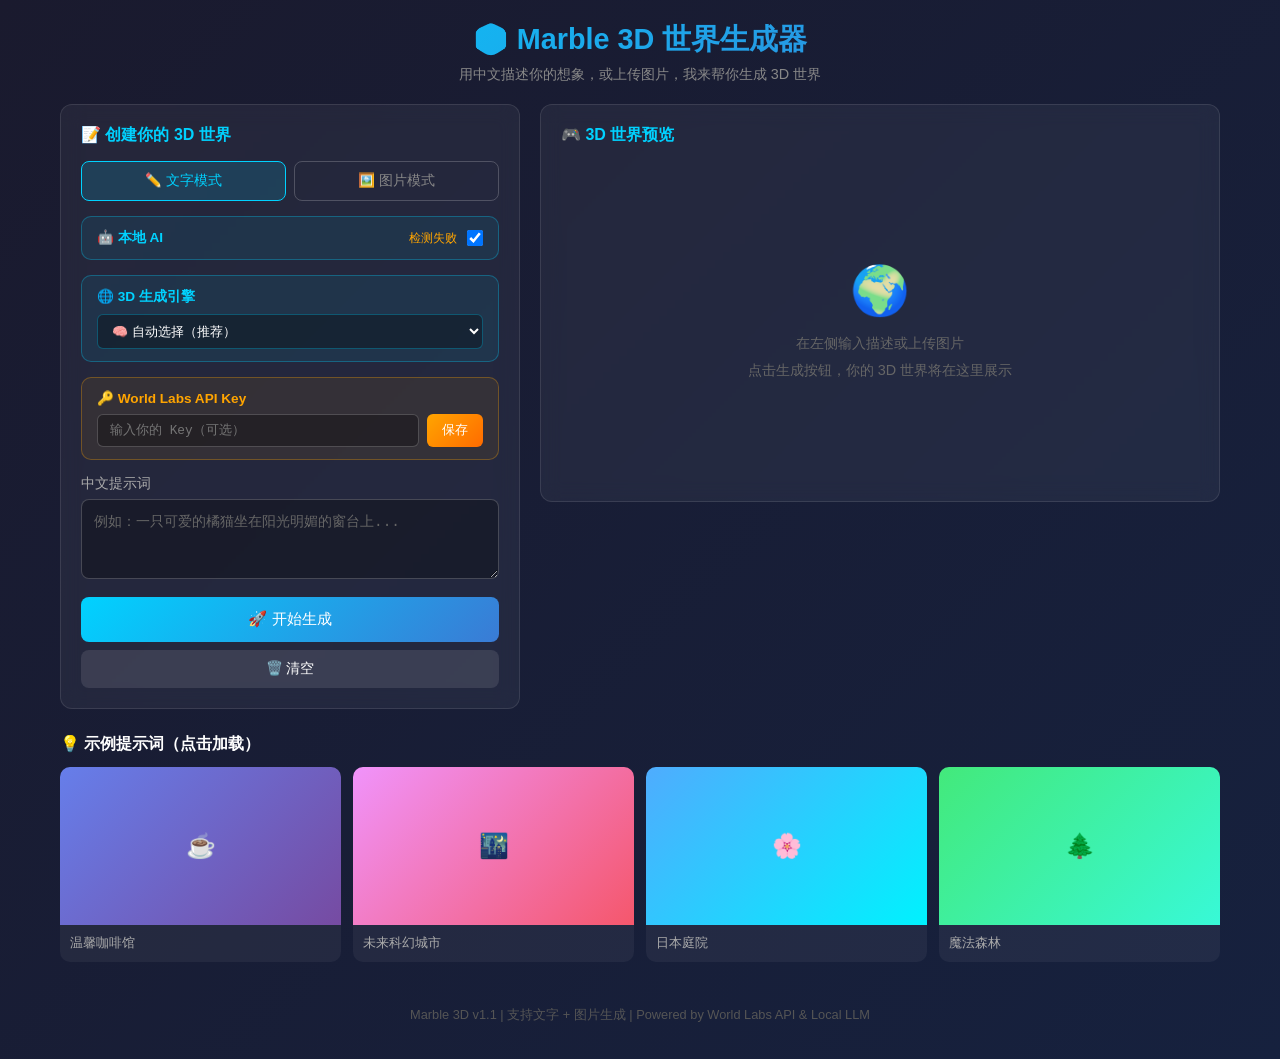
==== commit dbe05cf2: "fix: 修复2个严重错误和代码格式问题 1. app.py: 移除未安装的yaml导入导致启动崩溃  2. routes/world.py: 缺少API_KEY时raise改为warning; up" ====
--- a/backend/static/index.html
+++ b/backend/static/index.html
@@ -3,6 +3,8 @@
 <head>
     <meta charset="UTF-8">
     <meta name="viewport" content="width=device-width, initial-scale=1.0">
+    <meta name="description" content="用中文提示词生成 3D 世界 - 基于 World Labs API">
+    <meta name="author" content="Marble 3D Service Team">
     <title>Marble 3D - 中文提示词转3D世界</title>
     <style>
         * {
@@ -138,6 +140,42 @@
         .api-status.ok { color: #00ff88; }
         .api-status.error { color: #ffa500; }
 
+        /* 引擎选择面板 */
+        .engine-settings {
+            background: rgba(0, 210, 255, 0.08);
+            border: 1px solid rgba(0, 210, 255, 0.3);
+            border-radius: 10px;
+            padding: 12px 15px;
+            margin-bottom: 15px;
+        }
+
+        .engine-settings h3 {
+            color: #00d2ff;
+            font-size: 0.85rem;
+            margin-bottom: 8px;
+        }
+
+        .engine-select {
+            width: 100%;
+            padding: 8px 10px;
+            background: rgba(0, 0, 0, 0.3);
+            border: 1px solid rgba(0, 210, 255, 0.3);
+            border-radius: 6px;
+            color: #fff;
+            font-size: 0.8rem;
+            cursor: pointer;
+        }
+
+        .engine-select:focus {
+            outline: none;
+            border-color: #00d2ff;
+        }
+
+        .engine-select option {
+            background: #1a1a2e;
+            color: #fff;
+        }
+
         /* API Key 面板 */
         .api-settings {
             background: rgba(255, 165, 0, 0.08);
@@ -184,6 +222,10 @@
             font-size: 0.8rem;
             cursor: pointer;
             white-space: nowrap;
+        }
+
+        .btn-save-key:hover {
+            opacity: 0.9;
         }
 
         .form-group {
@@ -227,7 +269,6 @@
             cursor: pointer;
             transition: all 0.3s;
             position: relative;
-            margin-bottom: 12px;
         }
 
         .image-upload-area:hover,
@@ -289,6 +330,10 @@
             line-height: 28px;
         }
 
+        .remove-image-btn:hover {
+            background: rgba(255, 0, 0, 1);
+        }
+
         /* 优化后提示词 */
         #enhancedPromptBox {
             margin-bottom: 15px;
@@ -322,7 +367,7 @@
             transition: transform 0.2s, box-shadow 0.2s;
         }
 
-        .btn:hover {
+        .btn:hover:not(:disabled) {
             transform: translateY(-1px);
             box-shadow: 0 8px 20px rgba(0, 210, 255, 0.3);
         }
@@ -338,6 +383,10 @@
             margin-top: 8px;
             padding: 10px 20px;
             font-size: 0.85rem;
+        }
+
+        .btn-secondary:hover:not(:disabled) {
+            background: rgba(255, 255, 255, 0.2);
         }
 
         /* 结果区域 */
@@ -398,6 +447,10 @@
 
         .result-actions .btn-primary {
             background: linear-gradient(135deg, #00ff88 0%, #00b894 100%);
+        }
+
+        .result-actions .btn-primary:hover:not(:disabled) {
+            box-shadow: 0 8px 20px rgba(0, 255, 136, 0.3);
         }
 
         /* 加载状态 */
@@ -531,6 +584,28 @@
         .mode-content.active {
             display: block;
         }
+
+        /* 错误提示 */
+        .error-message {
+            background: rgba(255, 107, 107, 0.1);
+            border: 1px solid rgba(255, 107, 107, 0.3);
+            border-radius: 8px;
+            padding: 12px;
+            margin-top: 12px;
+            color: #ff6b6b;
+            font-size: 0.85rem;
+        }
+
+        /* 成功提示 */
+        .success-message {
+            background: rgba(0, 255, 136, 0.1);
+            border: 1px solid rgba(0, 255, 136, 0.3);
+            border-radius: 8px;
+            padding: 12px;
+            margin-top: 12px;
+            color: #00ff88;
+            font-size: 0.85rem;
+        }
     </style>
 </head>
 <body>
@@ -546,11 +621,11 @@
                 <h2>📝 创建你的 3D 世界</h2>
 
                 <!-- 模式切换 -->
-                <div class="mode-tabs">
-                    <button class="mode-tab active" id="tabText" onclick="switchMode('text')">
+                <div class="mode-tabs" role="tablist" aria-label="生成模式">
+                    <button class="mode-tab active" id="tabText" onclick="switchMode('text')" role="tab" aria-selected="true">
                         ✏️ 文字模式
                     </button>
-                    <button class="mode-tab" id="tabImage" onclick="switchMode('image')">
+                    <button class="mode-tab" id="tabImage" onclick="switchMode('image')" role="tab" aria-selected="false">
                         🖼️ 图片模式
                     </button>
                 </div>
@@ -560,37 +635,47 @@
                     <h3>🤖 本地 AI</h3>
                     <div class="llm-status-row">
                         <span class="api-status" id="llmStatus">检测中...</span>
-                        <input type="checkbox" id="useLlmToggle" checked onchange="toggleLlm()" style="width: 16px; height: 16px; cursor: pointer;">
+                        <input type="checkbox" id="useLlmToggle" checked onchange="toggleLlm()" style="width: 16px; height: 16px; cursor: pointer;" aria-label="启用本地 AI 优化">
                     </div>
+                </div>
+
+                <!-- 3D生成引擎选择 -->
+                <div class="engine-settings">
+                    <h3>🌐 3D 生成引擎</h3>
+                    <select id="engineSelect" class="engine-select" aria-label="选择 3D 生成引擎">
+                        <option value="auto">🧠 自动选择（推荐）</option>
+                        <option value="world_labs">🌍 World Labs（高质量）</option>
+                        <option value="stable_3d">🔓 Stable Zero123（开源）</option>
+                    </select>
                 </div>
 
                 <!-- API Key 设置 -->
                 <div class="api-settings">
                     <h3>🔑 World Labs API Key</h3>
                     <div class="api-key-row">
-                        <input type="password" id="apiKeyInput" class="api-key-input" placeholder="输入你的 Key（可选）">
+                        <input type="password" id="apiKeyInput" class="api-key-input" placeholder="输入你的 Key（可选）" aria-label="API Key 输入">
                         <button class="btn-save-key" onclick="saveApiKey()">保存</button>
                     </div>
                 </div>
 
                 <!-- ===== 文字模式 ===== -->
-                <div class="mode-content active" id="modeText">
+                <div class="mode-content active" id="modeText" role="tabpanel" aria-labelledby="tabText">
                     <div class="form-group">
-                        <label>中文提示词</label>
-                        <textarea id="prompt" placeholder="例如：一只可爱的橘猫坐在阳光明媚的窗台上..."></textarea>
+                        <label for="prompt">中文提示词</label>
+                        <textarea id="prompt" placeholder="例如：一只可爱的橘猫坐在阳光明媚的窗台上..." aria-label="中文提示词输入"></textarea>
                     </div>
 
                     <!-- 优化后的提示词显示 -->
-                    <div id="enhancedPromptBox" style="display:none;">
+                    <div id="enhancedPromptBox" style="display:none;" aria-live="polite">
                         <div>🤖 AI 优化后的提示词</div>
                         <div id="enhancedPromptText"></div>
                     </div>
                 </div>
 
                 <!-- ===== 图片模式 ===== -->
-                <div class="mode-content" id="modeImage">
-                    <div class="image-upload-area" id="uploadArea">
-                        <input type="file" id="imageInput" accept="image/*">
+                <div class="mode-content" id="modeImage" role="tabpanel" aria-labelledby="tabImage">
+                    <div class="image-upload-area" id="uploadArea" aria-label="图片上传区域">
+                        <input type="file" id="imageInput" accept="image/*" aria-label="选择图片文件">
                         <div class="upload-icon">📷</div>
                         <div class="upload-hint">
                             点击或拖拽上传图片<br>
@@ -600,21 +685,21 @@
 
                     <!-- 图片预览 -->
                     <div id="imagePreviewBox">
-                        <img id="previewImg" alt="预览">
-                        <button class="remove-image-btn" onclick="removeImage()">×</button>
+                        <img id="previewImg" alt="图片预览">
+                        <button class="remove-image-btn" onclick="removeImage()" aria-label="移除图片">×</button>
                     </div>
 
                     <div class="form-group">
-                        <label>补充描述（可选）</label>
-                        <textarea id="imagePrompt" placeholder="描述你想要的世界，如：添加下雨效果，更温暖的色调..."></textarea>
+                        <label for="imagePrompt">补充描述（可选）</label>
+                        <textarea id="imagePrompt" placeholder="描述你想要的世界，如：添加下雨效果，更温暖的色调..." aria-label="补充描述输入"></textarea>
                     </div>
                 </div>
 
-                <button class="btn" id="generateBtn" onclick="generateWorld()">
+                <button class="btn" id="generateBtn" onclick="generateWorld()" aria-label="开始生成 3D 世界">
                     🚀 开始生成
                 </button>
 
-                <button class="btn btn-secondary" onclick="clearForm()">
+                <button class="btn btn-secondary" onclick="clearForm()" aria-label="清空表单">
                     🗑️ 清空
                 </button>
             </div>
@@ -622,7 +707,7 @@
             <!-- 结果区域 -->
             <div class="card">
                 <h2>🎮 3D 世界预览</h2>
-                <div class="result-area" id="resultArea">
+                <div class="result-area" id="resultArea" aria-live="polite">
                     <div class="result-placeholder">
                         <div class="icon">🌍</div>
                         <p>在左侧输入描述或上传图片</p>
@@ -636,19 +721,19 @@
         <div class="gallery">
             <h2>💡 示例提示词（点击加载）</h2>
             <div class="gallery-grid">
-                <div class="gallery-item" onclick="loadExample('一个温馨的咖啡馆，柔和的灯光，窗外下雨')">
+                <div class="gallery-item" onclick="loadExample('一个温馨的咖啡馆，柔和的灯光，窗外下雨')" role="button" tabindex="0" aria-label="示例：温馨咖啡馆">
                     <div class="preview" style="background: linear-gradient(135deg, #667eea 0%, #764ba2 100%);">☕</div>
                     <div class="gallery-item-info"><p>温馨咖啡馆</p></div>
                 </div>
-                <div class="gallery-item" onclick="loadExample('未来科幻城市，霓虹灯闪烁')">
+                <div class="gallery-item" onclick="loadExample('未来科幻城市，霓虹灯闪烁')" role="button" tabindex="0" aria-label="示例：未来科幻城市">
                     <div class="preview" style="background: linear-gradient(135deg, #f093fb 0%, #f5576c 100%);">🌃</div>
                     <div class="gallery-item-info"><p>未来科幻城市</p></div>
                 </div>
-                <div class="gallery-item" onclick="loadExample('宁静的日本庭院，樱花盛开')">
+                <div class="gallery-item" onclick="loadExample('宁静的日本庭院，樱花盛开')" role="button" tabindex="0" aria-label="示例：日本庭院">
                     <div class="preview" style="background: linear-gradient(135deg, #4facfe 0%, #00f2fe 100%);">🌸</div>
                     <div class="gallery-item-info"><p>日本庭院</p></div>
                 </div>
-                <div class="gallery-item" onclick="loadExample('魔法森林，小精灵在飞舞')">
+                <div class="gallery-item" onclick="loadExample('魔法森林，小精灵在飞舞')" role="button" tabindex="0" aria-label="示例：魔法森林">
                     <div class="preview" style="background: linear-gradient(135deg, #43e97b 0%, #38f9d7 100%);">🌲</div>
                     <div class="gallery-item-info"><p>魔法森林</p></div>
                 </div>
@@ -660,7 +745,7 @@
         </footer>
     </div>
 
-    <div class="toast" id="toast"></div>
+    <div class="toast" id="toast" role="alert" aria-live="assertive"></div>
 
     <script>
         const API_BASE = window.location.origin + '/api';
@@ -672,6 +757,7 @@
         let llmAvailable = false;
         let currentMode = 'text';
         let uploadedImageFile = null;
+        let abortController = null;
 
         // ===== 模式切换 =====
         function switchMode(mode) {
@@ -680,6 +766,10 @@
             document.getElementById('tabImage').classList.toggle('active', mode === 'image');
             document.getElementById('modeText').classList.toggle('active', mode === 'text');
             document.getElementById('modeImage').classList.toggle('active', mode === 'image');
+            
+            // 更新 ARIA 属性
+            document.getElementById('tabText').setAttribute('aria-selected', mode === 'text');
+            document.getElementById('tabImage').setAttribute('aria-selected', mode === 'image');
         }
 
         // ===== 页面加载时初始化 =====
@@ -698,6 +788,9 @@
             const statusEl = document.getElementById('llmStatus');
             try {
                 const response = await fetch(`${API_BASE}/llm-status`);
+                if (!response.ok) {
+                    throw new Error(`HTTP error! status: ${response.status}`);
+                }
                 const data = await response.json();
                 if (data.available) {
                     llmAvailable = true;
@@ -712,21 +805,25 @@
                 llmAvailable = false;
                 statusEl.textContent = '检测失败';
                 statusEl.className = 'api-status error';
-            }
-        }
-
-        function toggleLlm() {}
+                console.error('LLM status check failed:', e);
+            }
+        }
+
+        function toggleLlm() {
+            const useLlm = document.getElementById('useLlmToggle').checked;
+            console.log('Local LLM toggle:', useLlm);
+        }
 
         function saveApiKey() {
             const key = document.getElementById('apiKeyInput').value.trim();
             if (key) {
                 localStorage.setItem('worldlabs_api_key', key);
                 userApiKey = key;
-                showToast('API Key 已保存');
+                showToast('✅ API Key 已保存');
             } else {
                 localStorage.removeItem('worldlabs_api_key');
                 userApiKey = '';
-                showToast('已清除 API Key');
+                showToast('⚠️ 已清除 API Key');
             }
         }
 
@@ -745,32 +842,37 @@
             // 拖拽上传
             uploadArea.addEventListener('dragover', function (e) {
                 e.preventDefault();
+                e.stopPropagation();
                 uploadArea.classList.add('drag-over');
             });
 
             uploadArea.addEventListener('dragleave', function (e) {
                 e.preventDefault();
+                e.stopPropagation();
                 uploadArea.classList.remove('drag-over');
             });
 
             uploadArea.addEventListener('drop', function (e) {
                 e.preventDefault();
+                e.stopPropagation();
                 uploadArea.classList.remove('drag-over');
                 const file = e.dataTransfer.files[0];
                 if (file && file.type.startsWith('image/')) {
                     handleImageFile(file);
+                } else {
+                    showToast('⚠️ 请上传图片文件', true);
                 }
             });
         }
 
         function handleImageFile(file) {
             if (file.size > 10 * 1024 * 1024) {
-                showToast('图片不能超过 10MB', true);
+                showToast('⚠️ 图片不能超过 10MB', true);
                 return;
             }
             const ext = file.name.split('.').pop().toLowerCase();
             if (!['jpg', 'jpeg', 'png', 'webp'].includes(ext)) {
-                showToast('只支持 JPG / PNG / WEBP 格式', true);
+                showToast('⚠️ 只支持 JPG / PNG / WEBP 格式', true);
                 return;
             }
             uploadedImageFile = file;
@@ -780,6 +882,9 @@
                 document.getElementById('imagePreviewBox').style.display = 'block';
                 document.getElementById('uploadArea').style.display = 'none';
             };
+            reader.onerror = function () {
+                showToast('⚠️ 图片读取失败', true);
+            };
             reader.readAsDataURL(file);
         }
 
@@ -795,17 +900,21 @@
             switchMode('text');
             document.getElementById('prompt').value = text;
             window.scrollTo({ top: 0, behavior: 'smooth' });
+            showToast('📝 已加载示例提示词');
         }
 
         function clearForm() {
-            if (currentMode === 'text') {
-                document.getElementById('prompt').value = '';
-                document.getElementById('enhancedPromptBox').style.display = 'none';
-            } else {
-                removeImage();
-                document.getElementById('imagePrompt').value = '';
-            }
-            showPlaceholder();
+            if (confirm('确定要清空所有输入吗？')) {
+                if (currentMode === 'text') {
+                    document.getElementById('prompt').value = '';
+                    document.getElementById('enhancedPromptBox').style.display = 'none';
+                } else {
+                    removeImage();
+                    document.getElementById('imagePrompt').value = '';
+                }
+                showPlaceholder();
+                showToast('🗑️ 已清空表单');
+            }
         }
 
         function showPlaceholder() {
@@ -839,12 +948,20 @@
 
         function showResult(data) {
             const area = document.getElementById('resultArea');
+
+            // ===== 检测结果类型：Stable Zero123 多视角 vs World Labs =====
+            if (data.view_urls && Array.isArray(data.view_urls) && data.view_urls.length > 0) {
+                showStable3DResult(data);
+                return;
+            }
+
+            // ===== World Labs 结果处理 =====
             currentWorldUrl = data.world_url || data.pano_url;
             const previewUrl = data.preview_url || data.thumbnail_url || data.pano_url;
 
             let thumbnailHtml = '';
             if (previewUrl) {
-                thumbnailHtml = `<img src="${previewUrl}" alt="Preview" style="width:100%;height:100%;object-fit:cover;" onerror="this.parentElement.innerHTML='<div style=color:#666;>预览加载失败</div>'">`;
+                thumbnailHtml = `<img src="${previewUrl}" alt="Preview" style="width:100%;height:100%;object-fit:cover;" onerror="this.parentElement.innerHTML='<div style=\"color:#666;display:flex;align-items:center;justify-content:center;height:100%;\">预览加载失败</div>'">`;
             }
 
             let actionButtons = '';
@@ -856,17 +973,78 @@
             }
             actionButtons += `<button class="btn btn-secondary" onclick="copyLink()">📋 复制链接</button>`;
 
+            const engineBadge = data.engine_used ? `<span style="color:#00d2ff;font-size:0.75rem;">🔧 ${data.engine_used}</span>` : '';
+
             area.innerHTML = `
                 <div class="pano-container" style="background:#000;">
-                    ${thumbnailHtml || '<div style="color:#666;">生成中...</div>'}
+                    ${thumbnailHtml || '<div style="color:#666;display:flex;align-items:center;justify-content:center;height:100%;">生成中...</div>'}
                 </div>
                 <div style="margin-top:10px;padding:8px;background:rgba(255,255,255,0.05);border-radius:6px;">
                     <p style="color:#aaa;font-size:0.8rem;">${data.caption || '3D 世界已生成'}</p>
+                    ${engineBadge}
                 </div>
                 <div class="result-actions" style="margin-top:12px;">
                     ${actionButtons}
                 </div>
             `;
+        }
+
+        // ===== Stable Zero123 多视角结果展示 =====
+        function showStable3DResult(data) {
+            const area = document.getElementById('resultArea');
+            const viewUrls = data.view_urls || [];
+
+            // 保存第一个视角URL作为可复制链接
+            currentWorldUrl = viewUrls[0] ? (window.location.origin + '/' + viewUrls[0]) : null;
+
+            // 构建多视角画廊
+            let galleryHtml = '';
+            viewUrls.forEach((url, i) => {
+                const fullUrl = url.startsWith('http') ? url : (window.location.origin + '/' + url);
+                galleryHtml += `
+                    <div style="position:relative;border-radius:8px;overflow:hidden;cursor:pointer;transition:transform 0.2s;" onmouseover="this.style.transform='scale(1.02)'" onmouseout="this.style.transform='scale(1)'" onclick="window.open('${fullUrl}', '_blank')">
+                        <img src="${fullUrl}" alt="视角 ${i + 1}" style="width:100%;aspect-ratio:1;object-fit:cover;background:#000;display:block;" onerror="this.parentElement.innerHTML='<div style=\"aspect-ratio:1;display:flex;align-items:center;justify-content:center;color:#666;background:#111;\">加载失败</div>'">
+                        <div style="position:absolute;bottom:0;left:0;right:0;background:rgba(0,0,0,0.6);padding:4px 8px;font-size:0.75rem;">视角 ${i + 1}</div>
+                    </div>
+                `;
+            });
+
+            const gridCols = viewUrls.length >= 4 ? 'repeat(4, 1fr)' : `repeat(${viewUrls.length}, 1fr)`;
+            const caption = data.message || `已生成 ${viewUrls.length} 个3D视角`;
+            const genTime = data.generation_time ? `（耗时 ${data.generation_time.toFixed(1)}s）` : '';
+
+            area.innerHTML = `
+                <div style="margin-bottom:10px;">
+                    <span style="display:inline-block;padding:3px 10px;border-radius:12px;background:rgba(0,255,136,0.15);color:#00ff88;font-size:0.75rem;">🔓 Stable Zero123 开源引擎</span>
+                </div>
+                <div class="pano-container" style="aspect-ratio:auto;min-height:200px;padding:12px;">
+                    <div style="display:grid;grid-template-columns:${gridCols};gap:8px;width:100%;">
+                        ${galleryHtml}
+                    </div>
+                </div>
+                <div style="margin-top:10px;padding:8px;background:rgba(255,255,255,0.05);border-radius:6px;">
+                    <p style="color:#aaa;font-size:0.8rem;">${caption}${genTime}</p>
+                </div>
+                <div class="result-actions" style="margin-top:12px;">
+                    <button class="btn btn-primary" onclick="downloadAllViews(${JSON.stringify(viewUrls).replace(/"/g, '&quot;')})">📥 下载所有视角</button>
+                    <button class="btn btn-secondary" onclick="copyLink()">📋 复制链接</button>
+                </div>
+            `;
+        }
+
+        // ===== 下载所有视角 =====
+        function downloadAllViews(viewUrls) {
+            if (!viewUrls || !viewUrls.length) return;
+            viewUrls.forEach((url, i) => {
+                const fullUrl = url.startsWith('http') ? url : (window.location.origin + '/' + url);
+                setTimeout(() => {
+                    const a = document.createElement('a');
+                    a.href = fullUrl;
+                    a.download = `3d_view_${i + 1}.png`;
+                    a.click();
+                }, i * 300);
+            });
+            showToast('📥 开始下载所有视角...');
         }
 
         function showError(message) {
@@ -875,6 +1053,7 @@
                     <div class="icon">❌</div>
                     <p>生成失败</p>
                     <p style="margin-top: 8px; font-size: 0.85rem;">${message}</p>
+                    <button class="btn btn-secondary" style="margin-top: 15px;" onclick="showPlaceholder()">返回</button>
                 </div>
             `;
         }
@@ -882,7 +1061,10 @@
         function copyLink() {
             if (currentWorldUrl) {
                 navigator.clipboard.writeText(currentWorldUrl).then(() => {
-                    showToast('链接已复制');
+                    showToast('✅ 链接已复制');
+                }).catch(err => {
+                    console.error('Copy failed:', err);
+                    showToast('⚠️ 复制失败，请手动复制', true);
                 });
             }
         }
@@ -895,11 +1077,11 @@
                 : document.getElementById('imagePrompt').value.trim();
 
             if (mode === 'text' && !prompt) {
-                showToast('请输入提示词', true);
+                showToast('⚠️ 请输入提示词', true);
                 return;
             }
             if (mode === 'image' && !uploadedImageFile) {
-                showToast('请上传图片', true);
+                showToast('⚠️ 请上传图片', true);
                 return;
             }
 
@@ -910,11 +1092,19 @@
             showLoading();
             checkCount = 0;
 
+            // 取消之前的请求
+            if (abortController) {
+                abortController.abort();
+            }
+            abortController = new AbortController();
+
             try {
                 const useLlm = document.getElementById('useLlmToggle').checked;
+                const engineChoice = document.getElementById('engineSelect') ? document.getElementById('engineSelect').value : 'auto';
                 const formData = new FormData();
                 formData.append('prompt', prompt || '');
                 formData.append('use_local_llm', useLlm && llmAvailable ? 'true' : 'false');
+                formData.append('engine', engineChoice);
                 if (userApiKey) {
                     formData.append('api_key', userApiKey);
                 }
@@ -925,8 +1115,13 @@
 
                 const response = await fetch(`${API_BASE}/create`, {
                     method: 'POST',
-                    body: formData
+                    body: formData,
+                    signal: abortController.signal
                 });
+
+                if (!response.ok) {
+                    throw new Error(`HTTP error! status: ${response.status}`);
+                }
 
                 const data = await response.json();
 
@@ -939,8 +1134,17 @@
 
                 if (data.success) {
                     if (data.status === 'completed' && data.result) {
+                        // 合并 engine_used 到 result 中，供 showResult 使用
+                        if (data.engine_used) {
+                            data.result.engine_used = data.engine_used;
+                        }
                         showResult(data.result);
-                        showToast('🎉 生成完成！');
+                        const engineMsg = data.engine_used ? `（${data.engine_used}）` : '';
+                        showToast('🎉 生成完成！' + engineMsg);
+                    } else if (data.engine_used === 'stable-zero123' && data.result && data.result.view_urls) {
+                        // Stable Zero123 直接返回结果（status=completed 但 result 在顶层）
+                        showResult(data.result);
+                        showToast('🎉 Stable Zero123 生成完成！');
                     } else {
                         currentTaskId = data.task_id;
                         startPolling();
@@ -949,8 +1153,12 @@
                     throw new Error(data.error || '未知错误');
                 }
             } catch (error) {
+                if (error.name === 'AbortError') {
+                    console.log('Request aborted');
+                    return;
+                }
                 showError(error.message);
-                showToast('生成失败: ' + error.message, true);
+                showToast('⚠️ 生成失败: ' + error.message, true);
             } finally {
                 btn.disabled = false;
                 btn.textContent = '🚀 开始生成';
@@ -970,6 +1178,10 @@
                     }
 
                     const response = await fetch(url);
+                    if (!response.ok) {
+                        throw new Error(`HTTP error! status: ${response.status}`);
+                    }
+
                     const data = await response.json();
 
                     if (data.success) {
@@ -995,6 +1207,9 @@
                         showError(data.error || '获取状态失败');
                     }
                 } catch (error) {
+                    if (error.name === 'AbortError') {
+                        return;
+                    }
                     console.error('Poll error:', error);
                 }
             }, 3000);
@@ -1002,6 +1217,7 @@
 
         window.addEventListener('beforeunload', () => {
             if (pollInterval) clearInterval(pollInterval);
+            if (abortController) abortController.abort();
         });
     </script>
 </body>
